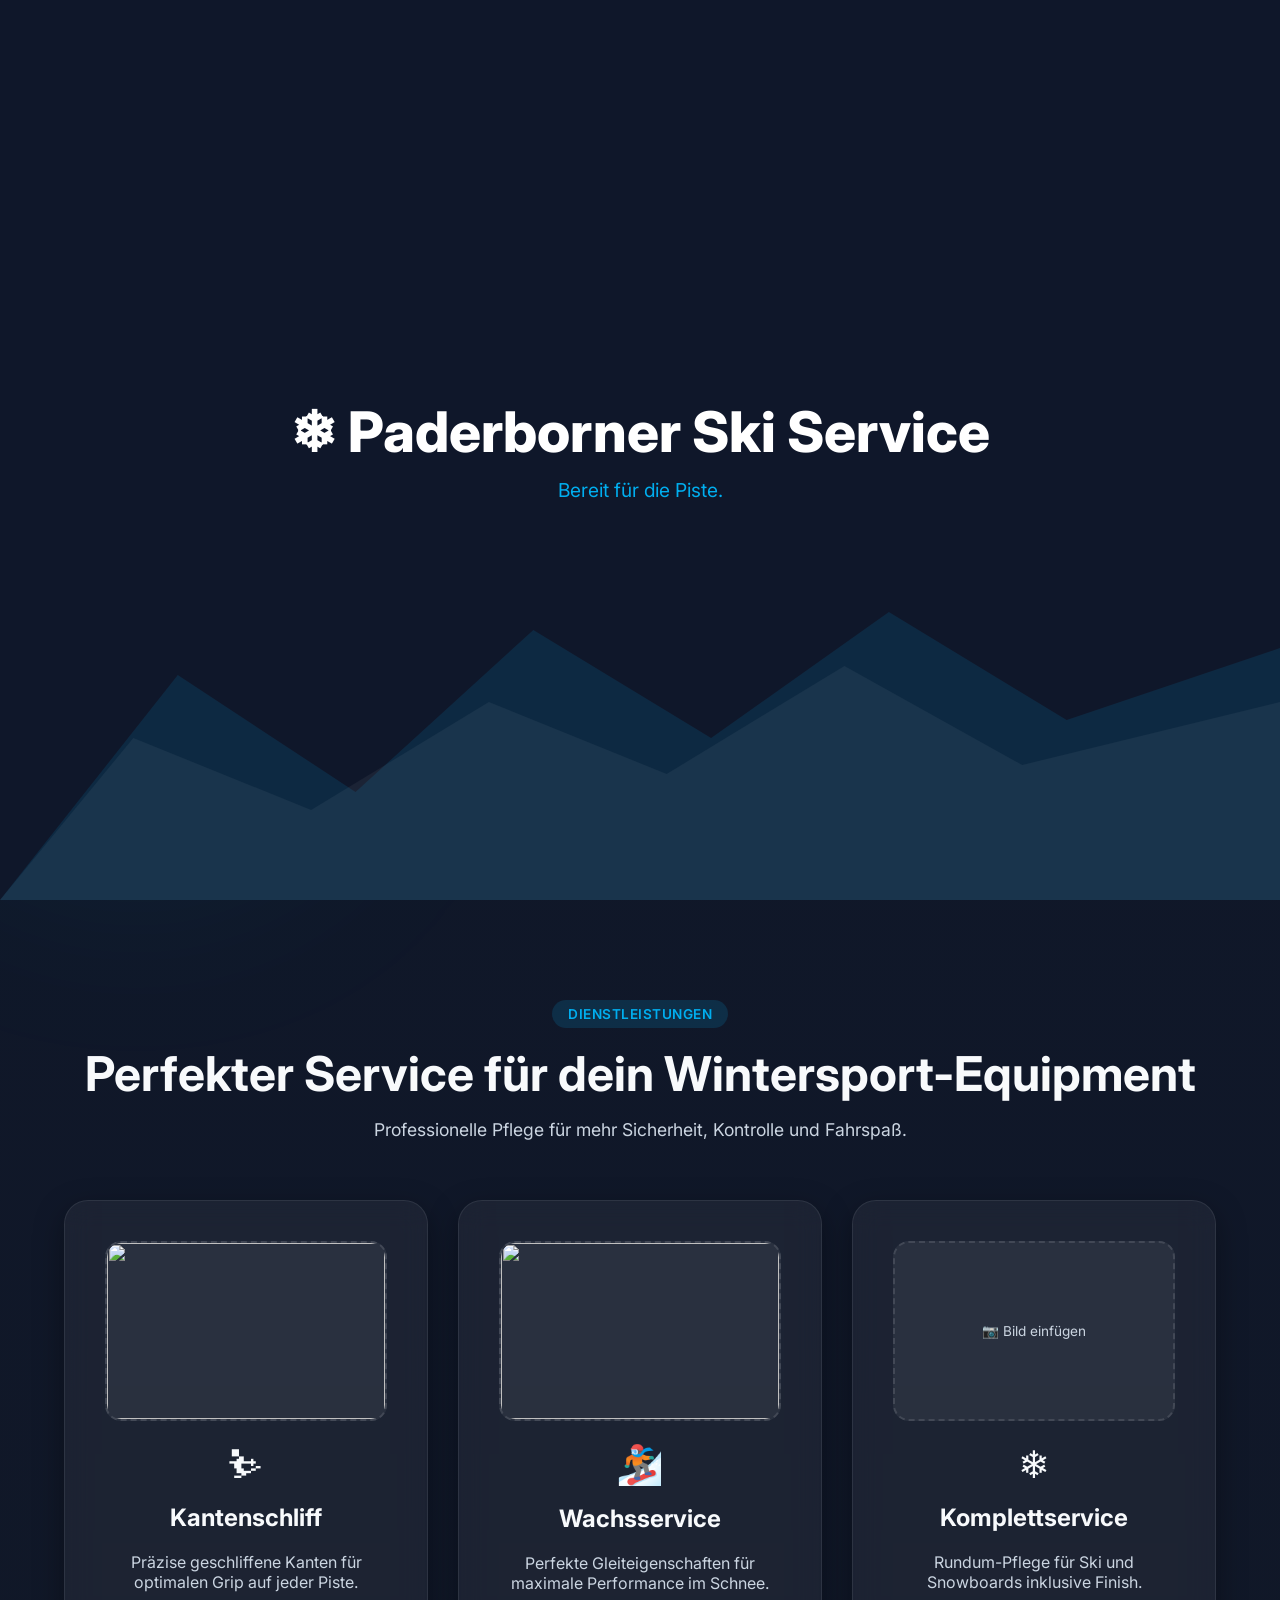
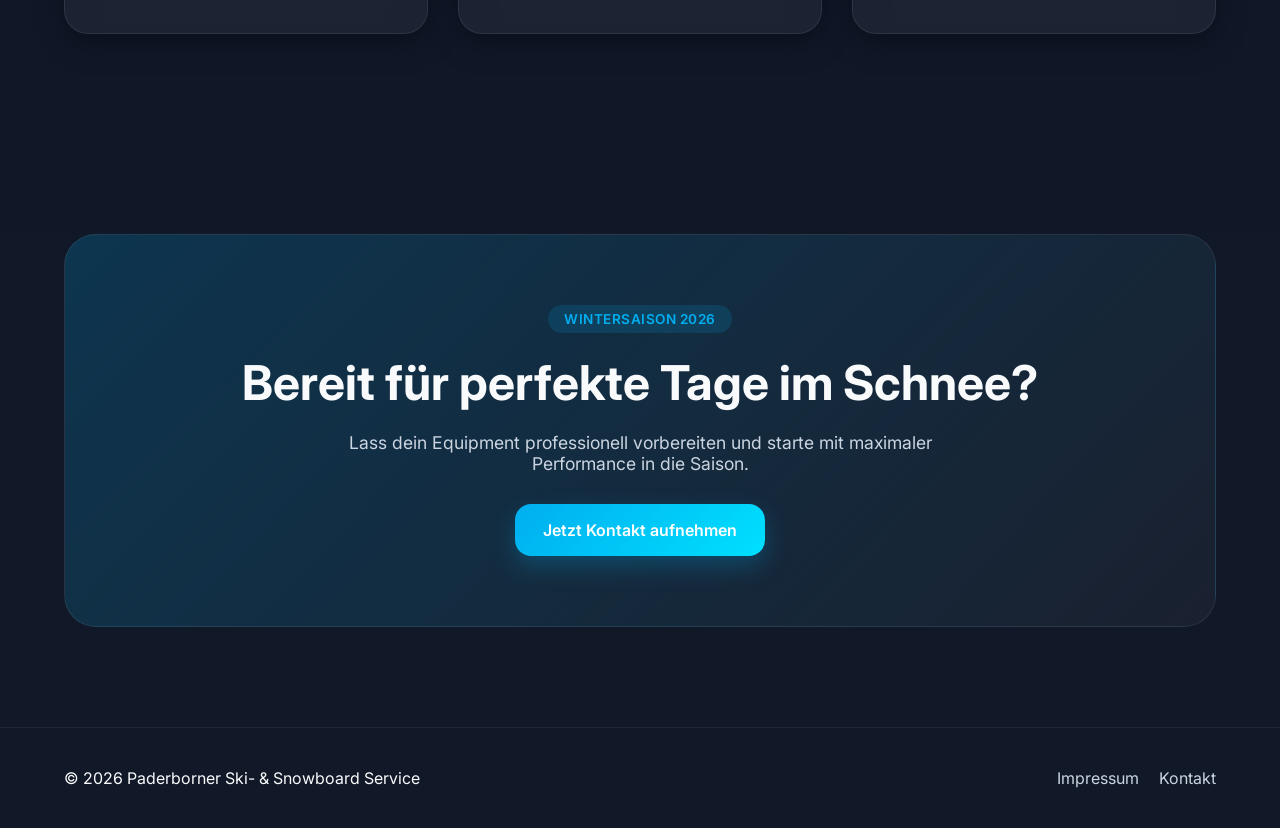
==== index.html @ 0f8bd5b0 "done" ====
<!DOCTYPE html>
<html lang="de">
<head>
    <meta charset="UTF-8">
    <meta name="viewport" content="width=device-width, initial-scale=1.0">

    <title>Paderborner Ski- & Snowboard Service</title>

    <meta name="description"
          content="Professioneller Ski- & Snowboard Service in Paderborn. Kantenschliff, Wachsservice und Komplettservice für maximale Performance auf der Piste.">

    <link rel="preconnect" href="https://fonts.googleapis.com">
    <link rel="preconnect" href="https://fonts.gstatic.com" crossorigin>

    <link href="https://fonts.googleapis.com/css2?family=Inter:wght@300;400;500;600;700;800&display=swap"
          rel="stylesheet">

    <link rel="stylesheet" href="css/style.css">
</head>
<body>

<!-- Ski Intro Animation (only on first visit) -->
<div class="ski-intro-overlay" id="skiIntro" style="display:none;">

    <div class="intro-logo">❄ Paderborner Ski Service</div>
    <div class="intro-tagline">Bereit für die Piste.</div>

    <div class="skier">⛷</div>

    <div class="mountain-scene">
        <svg viewBox="0 0 1440 400" preserveAspectRatio="none">
            <polygon points="0,400 200,150 400,280 600,100 800,220 1000,80 1200,200 1440,120 1440,400"
                     fill="rgba(0,174,239,0.12)" />
            <polygon points="0,400 150,220 350,300 550,180 750,260 950,140 1150,250 1440,180 1440,400"
                     fill="rgba(255,255,255,0.05)" />
        </svg>
    </div>

</div>

<header class="header">

    <div class="container nav-wrapper">

        <a href="index.html" class="logo">
            Paderborner Ski Service
        </a>

        <button class="hamburger" aria-label="Menü öffnen">
            <span></span>
            <span></span>
            <span></span>
        </button>

        <nav>
            <ul class="nav-links">
                <li><a href="index.html">Startseite</a></li>
                <li><a href="dienstleistungen.html">Dienstleistungen</a></li>
                <li><a href="preise.html">Preise</a></li>
                <li><a href="kontakt.html">Kontakt</a></li>
            </ul>
        </nav>

    </div>

</header>

<section class="hero">

    <div class="hero-overlay"></div>

    <div class="hero-glow hero-glow-1"></div>
    <div class="hero-glow hero-glow-2"></div>

    <div class="container hero-content">

        <div class="hero-tag fade-in">
            ❄ Professioneller Wintersport-Service in Paderborn
        </div>

        <h1 class="fade-in delay-1">
            Paderborner Ski- & Snowboard Service
        </h1>

        <p class="fade-in delay-2">
            Professioneller Kantenschliff, hochwertiger Wachsservice und präzise Pflege
            für maximale Kontrolle und Performance im Schnee.
        </p>

        <div class="hero-buttons fade-in delay-3">

            <a href="kontakt.html" class="btn-primary">
                Jetzt Termin vereinbaren
            </a>

            <a href="preise.html" class="btn-secondary">
                Preise ansehen
            </a>

        </div>

        <div class="hero-stats fade-in delay-4">

            <div class="stat-card">
                <h3>100%</h3>
                <span>Leidenschaft</span>
            </div>

            <div class="stat-card">
                <h3>Top</h3>
                <span>Equipment Pflege</span>
            </div>

            <div class="stat-card">
                <h3>Pro</h3>
                <span>Kantenschliff</span>
            </div>

        </div>

    </div>

</section>

<section class="services-preview section-spacing">

    <div class="container">

        <div class="section-header fade-in">

            <span class="section-label">
                Dienstleistungen
            </span>

            <h2>
                Perfekter Service für dein Wintersport-Equipment
            </h2>

            <p>
                Professionelle Pflege für mehr Sicherheit, Kontrolle und Fahrspaß.
            </p>

        </div>

        <div class="services-grid">

            <div class="glass-card fade-in">
                <div class="service-image-placeholder">
                    <img src="kantenschliff_ski_snowboard.webp">
                </div>
                <div class="service-icon">⛷</div>
                <h3>Kantenschliff</h3>
                <p>
                    Präzise geschliffene Kanten für optimalen Grip auf jeder Piste.
                </p>
            </div>

            <div class="glass-card fade-in delay-1">
                <div class="service-image-placeholder">
                    <img src="wachsservice_ski_snowboard.webp">
                </div>
                <div class="service-icon">🏂</div>
                <h3>Wachsservice</h3>
                <p>
                    Perfekte Gleiteigenschaften für maximale Performance im Schnee.
                </p>
            </div>

            <div class="glass-card fade-in delay-2">
                <div class="service-image-placeholder">
                    📷 Bild einfügen
                </div>
                <div class="service-icon">❄</div>
                <h3>Komplettservice</h3>
                <p>
                    Rundum-Pflege für Ski und Snowboards inklusive Finish.
                </p>
            </div>

        </div>

    </div>

</section>

<section class="highlight-section section-spacing">

    <div class="container highlight-box fade-in">

        <div class="highlight-content">

            <span class="section-label">
                Wintersaison 2026
            </span>

            <h2>
                Bereit für perfekte Tage im Schnee?
            </h2>

            <p>
                Lass dein Equipment professionell vorbereiten und starte mit maximaler Performance in die Saison.
            </p>

            <a href="kontakt.html" class="btn-primary">
                Jetzt Kontakt aufnehmen
            </a>

        </div>

    </div>

</section>

<footer class="footer">

    <div class="container footer-content">

        <p>
            © 2026 Paderborner Ski- & Snowboard Service
        </p>

        <div class="footer-links">
            <a href="impressum.html">Impressum</a>
            <a href="kontakt.html">Kontakt</a>
        </div>

    </div>

</footer>

<script src="js/app.js"></script>

</body>
</html>
---- css/style.css ----
:root {
    --primary: #00AEEF;
    --primary-dark: #0077a5;
    --accent: #00e0ff;

    --bg: #0f172a;
    --bg-light: #1e293b;

    --text: #f8fafc;
    --muted: #cbd5e1;

    --border: rgba(255,255,255,0.08);

    --shadow: 0 10px 30px rgba(0,0,0,0.35);
}

* {
    margin: 0;
    padding: 0;
    box-sizing: border-box;
}

html {
    scroll-behavior: smooth;
}

body {
    font-family: 'Inter', sans-serif;
    background:
        radial-gradient(circle at top right, rgba(0,174,239,0.18), transparent 30%),
        linear-gradient(180deg, #0f172a 0%, #111827 100%);

    color: var(--text);

    overflow-x: hidden;
}

.container {
    width: min(1200px, 90%);
    margin: auto;
}

.section-spacing {
    padding: 100px 0;
}

.header {
    position: fixed;
    width: 100%;
    top: 0;
    z-index: 999;

    backdrop-filter: blur(16px);

    background: rgba(15,23,42,0.7);

    border-bottom: 1px solid rgba(255,255,255,0.05);
}

.nav-wrapper {
    display: flex;
    justify-content: space-between;
    align-items: center;

    height: 90px;
}

.logo {
    font-weight: 800;
    font-size: 1.2rem;
}

.nav-links {
    display: flex;
    gap: 32px;
    list-style: none;
}

.nav-links a {
    text-decoration: none;
    color: white;
    transition: 0.3s;
    position: relative;
}

.nav-links a::after {
    content: '';
    position: absolute;

    left: 0;
    bottom: -8px;

    width: 0;
    height: 2px;

    background: var(--primary);

    transition: 0.3s;
}

.nav-links a:hover::after {
    width: 100%;
}

.hero {
    min-height: 100vh;

    position: relative;

    display: flex;
    align-items: center;

    background:
        url('assets/images/hero.jpg') center/cover;
}

.hero-overlay {
    position: absolute;
    inset: 0;

    background:
        linear-gradient(rgba(15,23,42,0.75), rgba(15,23,42,0.9));
}

.hero-content {
    position: relative;
    z-index: 2;

    max-width: 850px;
}

.hero-badge {
    display: inline-block;

    padding: 10px 18px;

    border-radius: 999px;

    background: rgba(255,255,255,0.08);

    border: 1px solid rgba(255,255,255,0.08);

    margin-bottom: 30px;
}

.hero h1 {
    font-size: clamp(3rem, 7vw, 6rem);
    line-height: 1.05;

    margin-bottom: 24px;
}

.hero p {
    color: var(--muted);

    font-size: 1.2rem;

    margin-bottom: 40px;

    max-width: 650px;
}

.hero-buttons {
    display: flex;
    gap: 20px;
    flex-wrap: wrap;
}

.btn-primary,
.btn-secondary {
    display: inline-flex;
    align-items: center;
    justify-content: center;

    padding: 16px 28px;

    border-radius: 16px;

    text-decoration: none;

    transition: 0.35s;

    font-weight: 600;
}

.btn-primary {
    background: linear-gradient(135deg, var(--primary), var(--accent));

    color: white;

    box-shadow: 0 10px 25px rgba(0,174,239,0.25);
}

.btn-primary:hover {
    transform: translateY(-5px);

    box-shadow: 0 20px 40px rgba(0,174,239,0.45);
}

.btn-secondary {
    border: 1px solid rgba(255,255,255,0.12);

    color: white;

    background: rgba(255,255,255,0.04);
}

.btn-secondary:hover {
    background: rgba(255,255,255,0.08);
}

.grid-3 {
    display: grid;
    grid-template-columns: repeat(3, 1fr);
    gap: 30px;
}

.glass-card {
    padding: 40px;

    border-radius: 24px;

    background: rgba(255,255,255,0.05);

    border: 1px solid rgba(255,255,255,0.08);

    backdrop-filter: blur(14px);

    transition: 0.35s;

    box-shadow: var(--shadow);
}

.glass-card:hover {
    transform: translateY(-12px);

    border-color: rgba(0,174,239,0.4);

    box-shadow:
        0 20px 40px rgba(0,0,0,0.4),
        0 0 30px rgba(0,174,239,0.15);
}

.glass-card h3 {
    margin-bottom: 20px;

    font-size: 1.5rem;
}

.glass-card p {
    color: var(--muted);
}

.cta-box {
    text-align: center;

    padding: 70px;

    border-radius: 32px;

    background: linear-gradient(135deg, rgba(0,174,239,0.2), rgba(255,255,255,0.04));

    border: 1px solid rgba(255,255,255,0.08);
}

.cta-box h2 {
    font-size: 3rem;

    margin-bottom: 20px;
}

.cta-box p {
    margin-bottom: 30px;

    color: var(--muted);
}

.footer {
    padding: 40px 0;

    border-top: 1px solid rgba(255,255,255,0.06);
}

.footer-content {
    display: flex;
    justify-content: space-between;
    align-items: center;
}

.footer-links {
    display: flex;
    gap: 20px;
}

.footer-links a {
    color: var(--muted);
    text-decoration: none;
}

.fade-in {
    opacity: 0;
    transform: translateY(40px);
    transition: 0.8s;
}

.fade-in.visible {
    opacity: 1;
    transform: translateY(0);
}

/* ── Links ── */

a {
    color: inherit;
    text-decoration: none;
}

.logo {
    color: white;
}

.nav-links a.active {
    color: var(--primary);
}

.nav-links a.active::after {
    width: 100%;
}

/* ── Hero variants ── */

.hero-tag {
    display: inline-block;
    padding: 10px 18px;
    border-radius: 999px;
    background: rgba(255,255,255,0.08);
    border: 1px solid rgba(255,255,255,0.08);
    margin-bottom: 30px;
    font-size: 0.95rem;
}

.hero-glow {
    position: absolute;
    border-radius: 50%;
    filter: blur(120px);
    pointer-events: none;
}

.hero-glow-1 {
    width: 500px;
    height: 500px;
    top: -10%;
    right: -5%;
    background: rgba(0,174,239,0.15);
}

.hero-glow-2 {
    width: 400px;
    height: 400px;
    bottom: 5%;
    left: -5%;
    background: rgba(0,224,255,0.08);
}

.hero-stats {
    display: flex;
    gap: 30px;
    margin-top: 60px;
}

.stat-card {
    text-align: center;
    padding: 20px 28px;
    border-radius: 16px;
    background: rgba(255,255,255,0.06);
    border: 1px solid rgba(255,255,255,0.08);
}

.stat-card h3 {
    font-size: 1.6rem;
    margin-bottom: 4px;
    color: var(--primary);
}

.stat-card span {
    font-size: 0.85rem;
    color: var(--muted);
}

.page-hero {
    position: relative;
    display: flex;
    align-items: center;
    background:
        url('assets/images/hero.jpg') center/cover;
}

.page-hero .hero-overlay {
    position: absolute;
    inset: 0;
    background:
        linear-gradient(rgba(15,23,42,0.8), rgba(15,23,42,0.95));
}

.small-hero {
    min-height: 55vh;
    padding-top: 90px;
}

/* ── Section Headers ── */

.section-header {
    text-align: center;
    margin-bottom: 60px;
}

.section-header h2 {
    font-size: clamp(2rem, 4vw, 3rem);
    margin-bottom: 16px;
}

.section-header p {
    color: var(--muted);
    font-size: 1.1rem;
    max-width: 600px;
    margin: 0 auto;
}

.section-label {
    display: inline-block;
    padding: 6px 16px;
    border-radius: 999px;
    background: rgba(0,174,239,0.15);
    color: var(--primary);
    font-size: 0.85rem;
    font-weight: 600;
    letter-spacing: 0.5px;
    margin-bottom: 16px;
    text-transform: uppercase;
}

/* ── Service Cards Grid ── */

.services-grid {
    display: grid;
    grid-template-columns: repeat(3, 1fr);
    gap: 30px;
}

.services-grid .glass-card {
    text-align: center;
}

.service-icon {
    font-size: 2.4rem;
    margin-bottom: 16px;
}

.service-image-placeholder {
    width: 100%;
    height: 180px;
    border-radius: 16px;
    background: rgba(255,255,255,0.06);
    border: 2px dashed rgba(255,255,255,0.12);
    display: flex;
    align-items: center;
    justify-content: center;
    color: var(--muted);
    font-size: 0.85rem;
    margin-bottom: 20px;
    overflow: hidden;
}

.service-image-placeholder img {
    width: 100%;
    height: 100%;
    object-fit: cover;
    border-radius: 14px;
}

/* ── Benefits Grid ── */

.benefits-grid {
    display: grid;
    grid-template-columns: repeat(3, 1fr);
    gap: 30px;
}

.benefits-grid .glass-card {
    text-align: center;
}

/* ── Pricing Grid ── */

.pricing-grid {
    display: grid;
    grid-template-columns: repeat(3, 1fr);
    gap: 30px;
    align-items: start;
}

.price-card {
    text-align: center;
    display: flex;
    flex-direction: column;
    align-items: center;
}

.price-badge {
    display: inline-block;
    padding: 6px 16px;
    border-radius: 999px;
    background: rgba(255,255,255,0.08);
    font-size: 0.8rem;
    font-weight: 600;
    letter-spacing: 0.5px;
    text-transform: uppercase;
    margin-bottom: 16px;
}

.price-badge.featured {
    background: linear-gradient(135deg, var(--primary), var(--accent));
    color: white;
}

.price-card h3 {
    margin-bottom: 12px;
}

.price-value {
    font-size: 3rem;
    font-weight: 800;
    margin-bottom: 24px;
    background: linear-gradient(135deg, var(--primary), var(--accent));
    -webkit-background-clip: text;
    -webkit-text-fill-color: transparent;
    background-clip: text;
}

.price-features {
    list-style: none;
    margin-bottom: 28px;
    width: 100%;
}

.price-features li {
    padding: 10px 0;
    border-bottom: 1px solid rgba(255,255,255,0.06);
    color: var(--muted);
    font-size: 0.95rem;
}

.price-features li:last-child {
    border-bottom: none;
}

.featured-price {
    border-color: rgba(0,174,239,0.35);
    background: rgba(0,174,239,0.08);
    transform: scale(1.03);
}

.price-image-placeholder {
    width: 100%;
    height: 160px;
    border-radius: 16px;
    background: rgba(255,255,255,0.06);
    border: 2px dashed rgba(255,255,255,0.12);
    display: flex;
    align-items: center;
    justify-content: center;
    color: var(--muted);
    font-size: 0.85rem;
    margin-bottom: 20px;
    overflow: hidden;
}

.price-image-placeholder img {
    width: 100%;
    height: 100%;
    object-fit: cover;
    border-radius: 14px;
}

/* ── Highlight / CTA Section ── */

.highlight-section {
    background: transparent;
}

.highlight-box {
    text-align: center;
    padding: 70px;
    border-radius: 32px;
    background: linear-gradient(135deg, rgba(0,174,239,0.2), rgba(255,255,255,0.04));
    border: 1px solid rgba(255,255,255,0.08);
}

.highlight-content h2 {
    font-size: clamp(2rem, 4vw, 3rem);
    margin-bottom: 20px;
}

.highlight-content p {
    color: var(--muted);
    font-size: 1.1rem;
    margin-bottom: 30px;
    max-width: 600px;
    margin-left: auto;
    margin-right: auto;
}

.highlight-content .section-label {
    margin-bottom: 20px;
}

/* ── Contact Page ── */

.contact-grid {
    display: grid;
    grid-template-columns: 1fr 1fr;
    gap: 30px;
    align-items: start;
}

.contact-form-card {
    grid-column: 1 / -1;
}

.contact-form {
    margin-top: 24px;
    display: flex;
    flex-direction: column;
    gap: 16px;
}

.form-group input,
.form-group textarea {
    width: 100%;
    padding: 14px 18px;
    border-radius: 12px;
    border: 1px solid rgba(255,255,255,0.1);
    background: rgba(255,255,255,0.06);
    color: var(--text);
    font-family: 'Inter', sans-serif;
    font-size: 0.95rem;
    transition: 0.3s;
}

.form-group input::placeholder,
.form-group textarea::placeholder {
    color: var(--muted);
}

.form-group input:focus,
.form-group textarea:focus {
    outline: none;
    border-color: var(--primary);
    background: rgba(255,255,255,0.08);
}

.contact-item {
    margin-top: 20px;
}

.contact-item h3 {
    font-size: 1rem;
    margin-bottom: 6px;
}

.contact-item p {
    color: var(--muted);
}

.opening-hours {
    margin-top: 16px;
}

.opening-row {
    display: flex;
    justify-content: space-between;
    padding: 10px 0;
    border-bottom: 1px solid rgba(255,255,255,0.06);
    color: var(--muted);
    font-size: 0.95rem;
}

.opening-row:last-child {
    border-bottom: none;
}

/* ── Contact Links ── */

.contact-link {
    color: var(--muted);
    text-decoration: none;
    transition: color 0.3s;
}

.contact-link:hover {
    color: var(--primary);
}

/* ── Map Section ── */

.contact-map {
    margin-top: 20px;
    border-radius: 12px;
    overflow: hidden;
    border: 1px solid rgba(255,255,255,0.08);
}

.contact-map iframe {
    display: block;
    width: 100%;
    min-height: 200px;
}

.map-wrapper {
    border-radius: 24px;
    overflow: hidden;
    border: 1px solid rgba(255,255,255,0.08);
    box-shadow: var(--shadow);
}

.map-wrapper iframe {
    display: block;
    width: 100%;
    min-height: 400px;
}

/* ── Ski Intro Animation ── */

.ski-intro-overlay {
    position: fixed;
    inset: 0;
    z-index: 10000;
    background: var(--bg);
    display: flex;
    flex-direction: column;
    align-items: center;
    justify-content: center;
    overflow: hidden;
    transition: opacity 0.6s ease;
}

.ski-intro-overlay.fade-out {
    opacity: 0;
    pointer-events: none;
}

/* Falling snowflakes */
.snowflake {
    position: absolute;
    color: white;
    font-size: 1rem;
    opacity: 0;
    animation: snowfall linear forwards;
    pointer-events: none;
}

@keyframes snowfall {
    0% {
        opacity: 0;
        transform: translateY(-20px) rotate(0deg);
    }
    10% {
        opacity: 0.8;
    }
    90% {
        opacity: 0.6;
    }
    100% {
        opacity: 0;
        transform: translateY(100vh) rotate(360deg);
    }
}

/* Mountain silhouette */
.mountain-scene {
    position: absolute;
    bottom: 0;
    width: 100%;
    height: 40%;
    overflow: hidden;
}

.mountain-scene svg {
    position: absolute;
    bottom: 0;
    width: 100%;
    height: 100%;
}

/* Skier animation */
.skier {
    position: absolute;
    font-size: 3rem;
    bottom: 32%;
    left: -80px;
    animation: skiDown 4s ease-in-out 0.5s forwards;
    z-index: 2;
}

@keyframes skiDown {
    0% {
        left: -80px;
        bottom: 60%;
        transform: scaleX(-1) rotate(-15deg);
    }
    50% {
        bottom: 38%;
        transform: scaleX(-1) rotate(-10deg);
    }
    100% {
        left: 110%;
        bottom: 15%;
        transform: scaleX(-1) rotate(-5deg);
    }
}

/* Center logo text */
.intro-logo {
    font-size: clamp(2rem, 5vw, 3.5rem);
    font-weight: 800;
    color: white;
    z-index: 3;
    opacity: 0;
    transform: scale(0.8);
    animation: logoReveal 0.8s ease-out 0.3s forwards;
    text-align: center;
    padding: 0 20px;
}

.intro-tagline {
    font-size: clamp(0.9rem, 2vw, 1.2rem);
    color: var(--primary);
    z-index: 3;
    opacity: 0;
    animation: logoReveal 0.6s ease-out 0.8s forwards;
    margin-top: 12px;
}

@keyframes logoReveal {
    to {
        opacity: 1;
        transform: scale(1);
    }
}

/* ── Animation delays ── */

.delay-1 { transition-delay: 0.15s; }
.delay-2 { transition-delay: 0.3s; }
.delay-3 { transition-delay: 0.45s; }
.delay-4 { transition-delay: 0.6s; }

/* ── Hamburger Button ── */

.hamburger {
    display: none;
    flex-direction: column;
    justify-content: center;
    gap: 5px;
    background: none;
    border: none;
    cursor: pointer;
    padding: 8px;
    z-index: 1001;
}

.hamburger span {
    display: block;
    width: 26px;
    height: 2px;
    background: var(--text);
    border-radius: 2px;
    transition: 0.3s;
}

.hamburger.active span:nth-child(1) {
    transform: rotate(45deg) translate(5px, 5px);
}

.hamburger.active span:nth-child(2) {
    opacity: 0;
}

.hamburger.active span:nth-child(3) {
    transform: rotate(-45deg) translate(5px, -5px);
}

/* ── Responsive ── */

@media (max-width: 900px) {

    .hamburger {
        display: flex;
    }

    .nav-links {
        position: fixed;
        top: 0;
        right: -100%;
        width: 70%;
        max-width: 300px;
        height: 100vh;
        flex-direction: column;
        background: rgba(15,23,42,0.97);
        backdrop-filter: blur(20px);
        padding: 100px 40px 40px;
        gap: 24px;
        transition: right 0.35s ease;
        border-left: 1px solid rgba(255,255,255,0.08);
        z-index: 1000;
    }

    .nav-links.open {
        right: 0;
    }

    .nav-links a {
        font-size: 1.1rem;
    }

    .nav-links a::after {
        display: none;
    }

    .grid-3,
    .services-grid,
    .benefits-grid,
    .pricing-grid,
    .contact-grid {
        grid-template-columns: 1fr;
    }

    .nav-links {
        gap: 16px;
        font-size: 0.9rem;
    }

    .hero h1 {
        font-size: 3rem;
    }

    .hero-stats {
        flex-direction: column;
        gap: 16px;
    }

    .cta-box,
    .highlight-box {
        padding: 40px 25px;
    }

    .cta-box h2 {
        font-size: 2rem;
    }

    .featured-price {
        transform: none;
    }

    .footer-content {
        flex-direction: column;
        gap: 20px;
    }
}
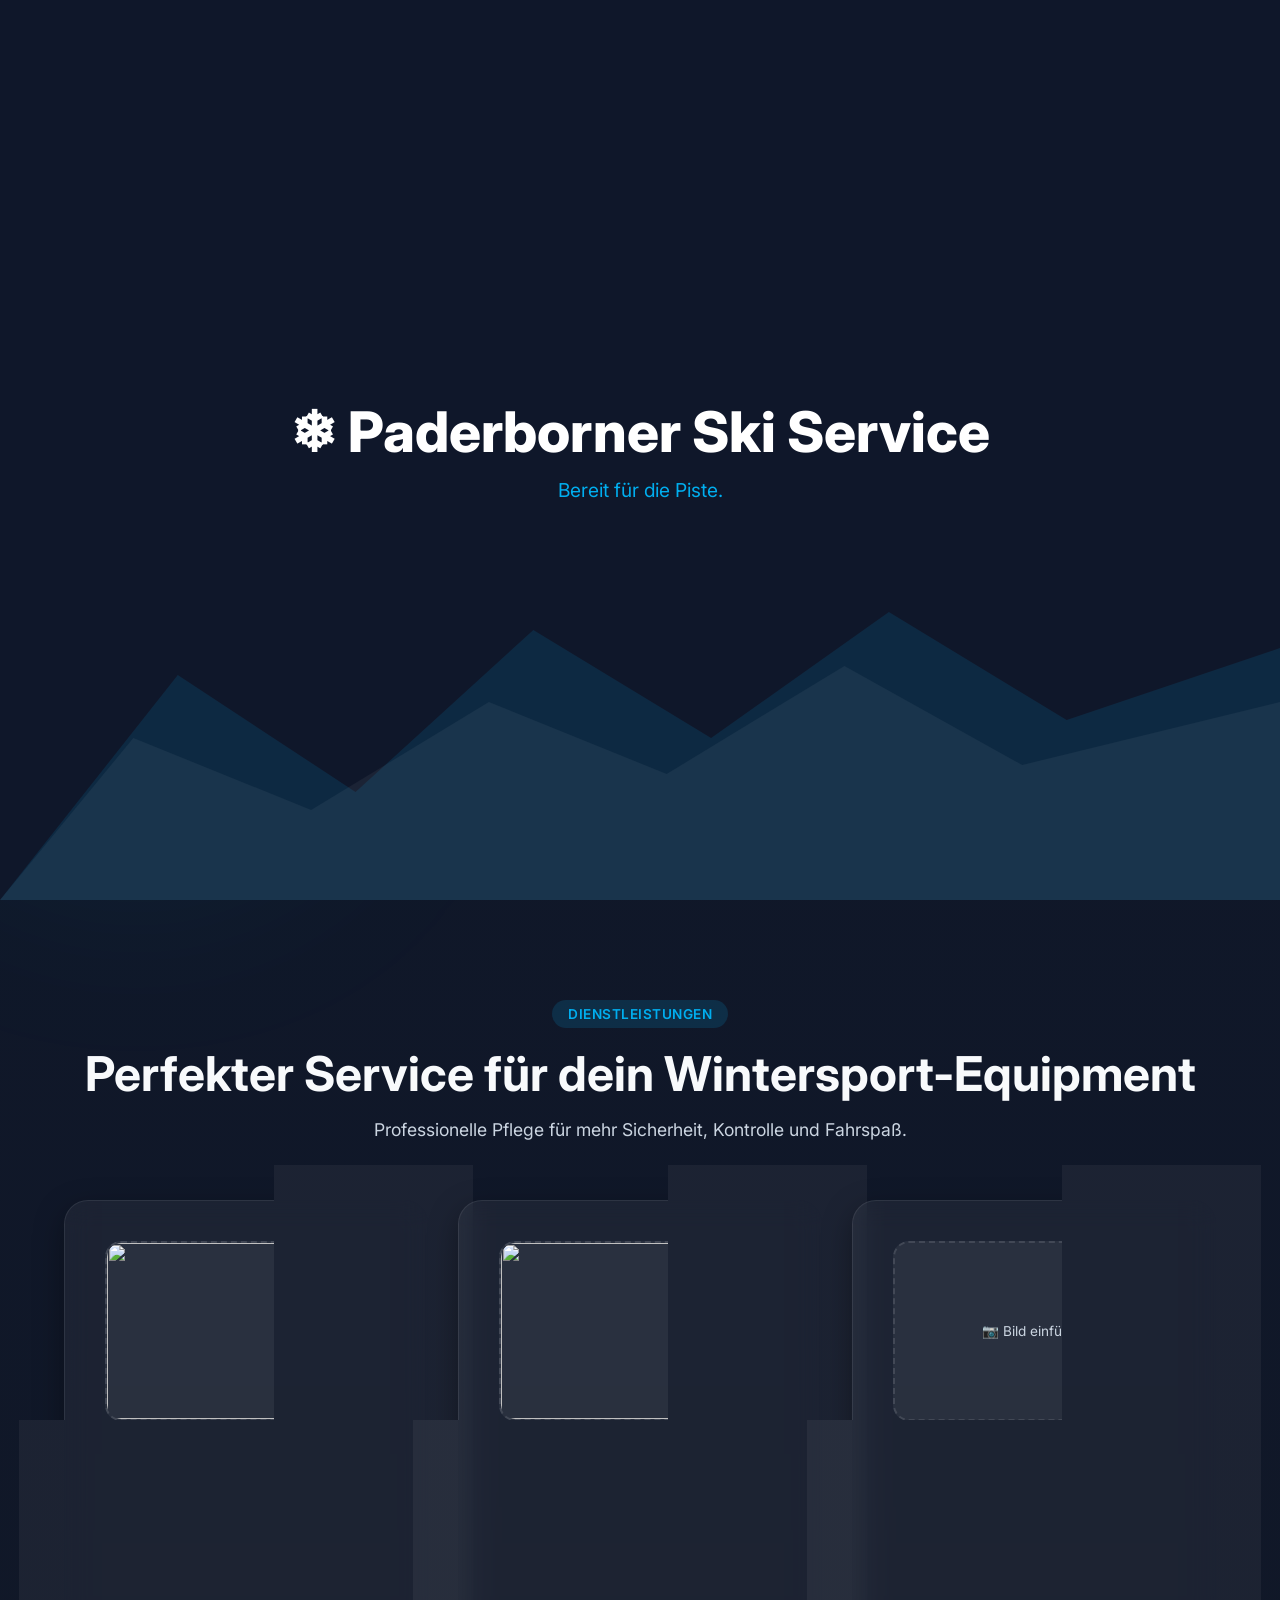
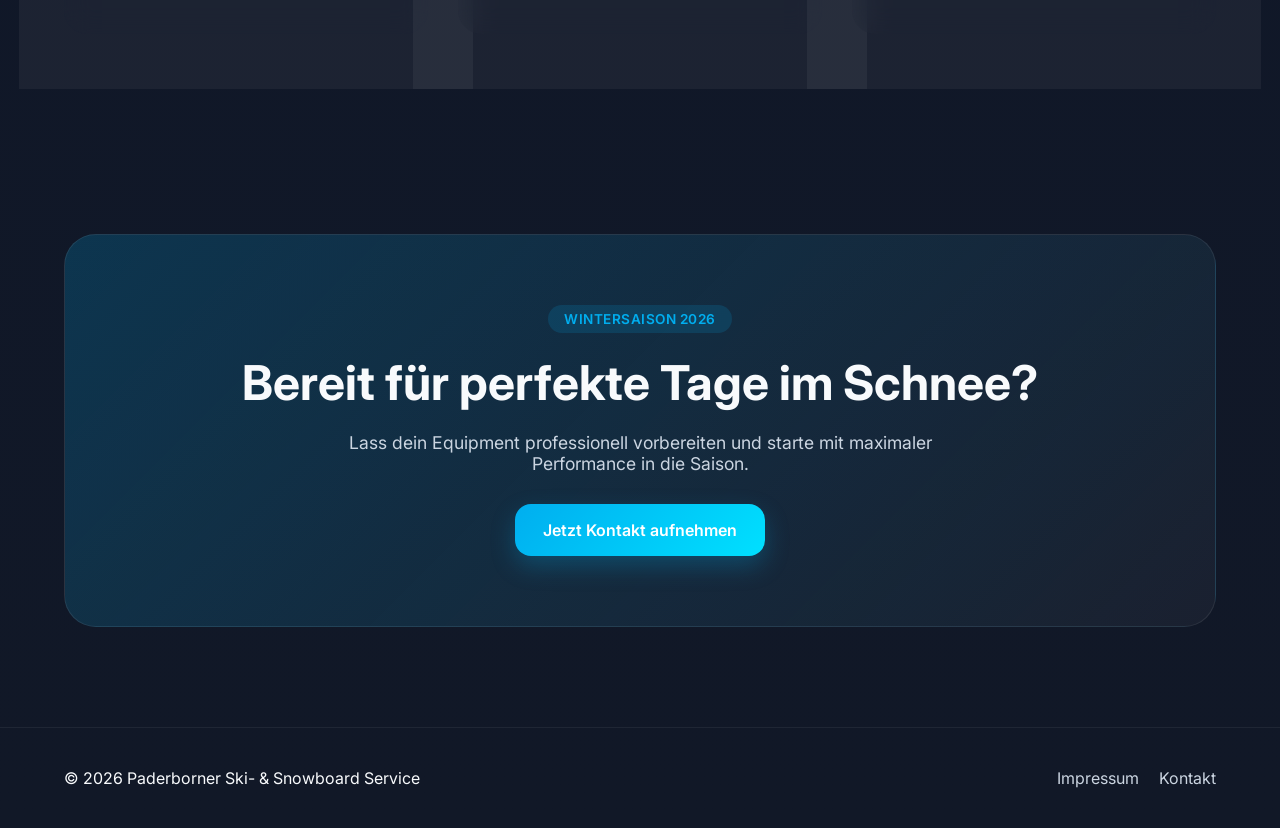
==== commit 1523fd0f: "icon hinzugefügt" ====
--- a/index.html
+++ b/index.html
@@ -14,6 +14,8 @@
 
     <link href="https://fonts.googleapis.com/css2?family=Inter:wght@300;400;500;600;700;800&display=swap"
           rel="stylesheet">
+
+    <link rel="icon" href="img/icon.png">
 
     <link rel="stylesheet" href="css/style.css">
 </head>
--- a/css/style.css
+++ b/css/style.css
@@ -490,13 +490,67 @@
     text-align: center;
 }
 
+/* ── Sport Toggle ── */
+
+.sport-toggle {
+    display: flex;
+    justify-content: center;
+    gap: 0;
+    margin-bottom: 40px;
+    background: rgba(255,255,255,0.05);
+    border-radius: 16px;
+    padding: 4px;
+    width: fit-content;
+    margin-left: auto;
+    margin-right: auto;
+    border: 1px solid rgba(255,255,255,0.08);
+}
+
+.sport-toggle-btn {
+    padding: 12px 28px;
+    border: none;
+    border-radius: 12px;
+    background: transparent;
+    color: var(--muted);
+    font-family: 'Inter', sans-serif;
+    font-size: 1rem;
+    font-weight: 600;
+    cursor: pointer;
+    transition: 0.3s;
+}
+
+.sport-toggle-btn.active {
+    background: linear-gradient(135deg, var(--primary), var(--accent));
+    color: white;
+    box-shadow: 0 4px 15px rgba(0,174,239,0.3);
+}
+
+.sport-toggle-btn:hover:not(.active) {
+    color: var(--text);
+    background: rgba(255,255,255,0.06);
+}
+
 /* ── Pricing Grid ── */
 
 .pricing-grid {
     display: grid;
     grid-template-columns: repeat(3, 1fr);
     gap: 30px;
-    align-items: start;
+    /* Gleich hohe Karten: Zeilen aufteilen und Items strecken */
+    align-items: stretch;
+    justify-items: stretch;
+    grid-auto-rows: 1fr;
+}
+
+.pricing-grid .price-card:nth-child(4),
+.pricing-grid .price-card:nth-child(5) {
+    max-width: 100%;
+}
+
+@supports (grid-template-columns: subgrid) {
+    .pricing-grid {
+        justify-content: center;
+    }
 }
 
 .price-card {
@@ -535,6 +589,10 @@
     -webkit-background-clip: text;
     -webkit-text-fill-color: transparent;
     background-clip: text;
+}
+
+.price-value-static {
+    font-size: 2.4rem;
 }
 
 .price-features {
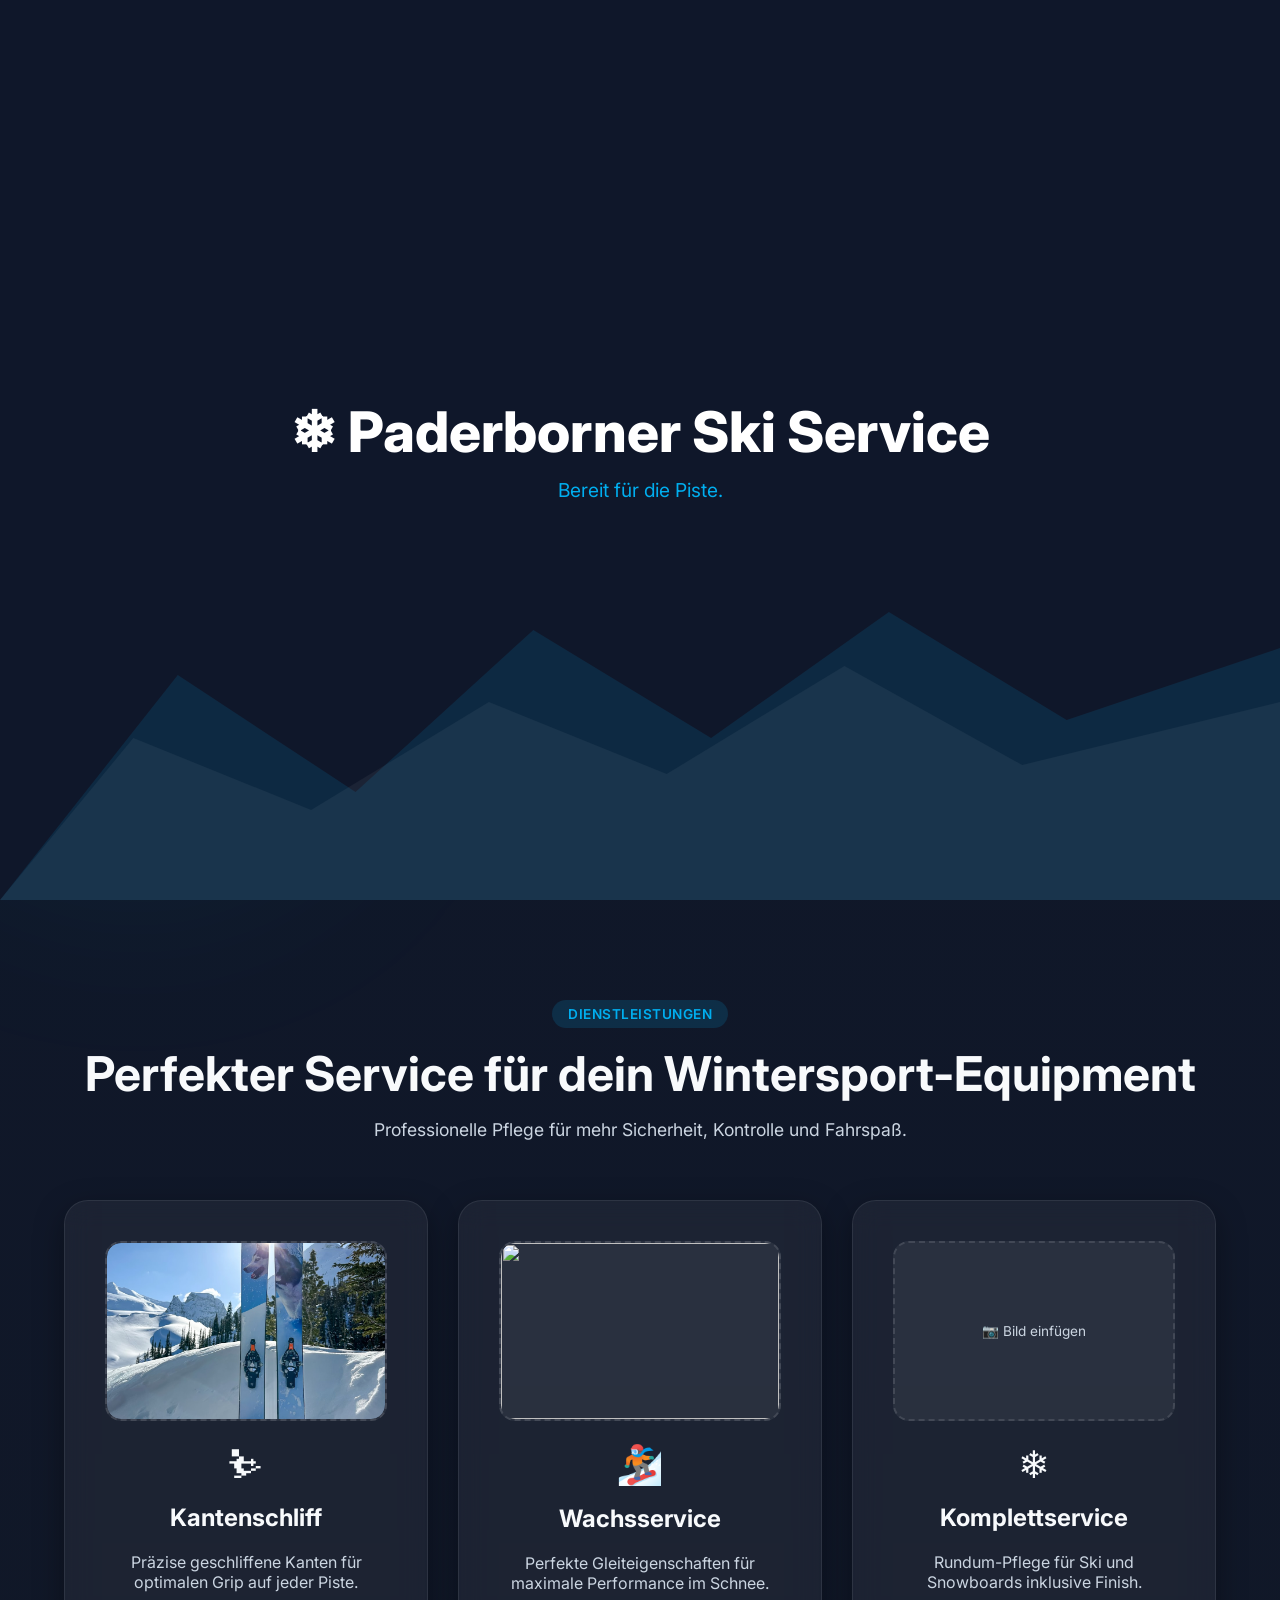
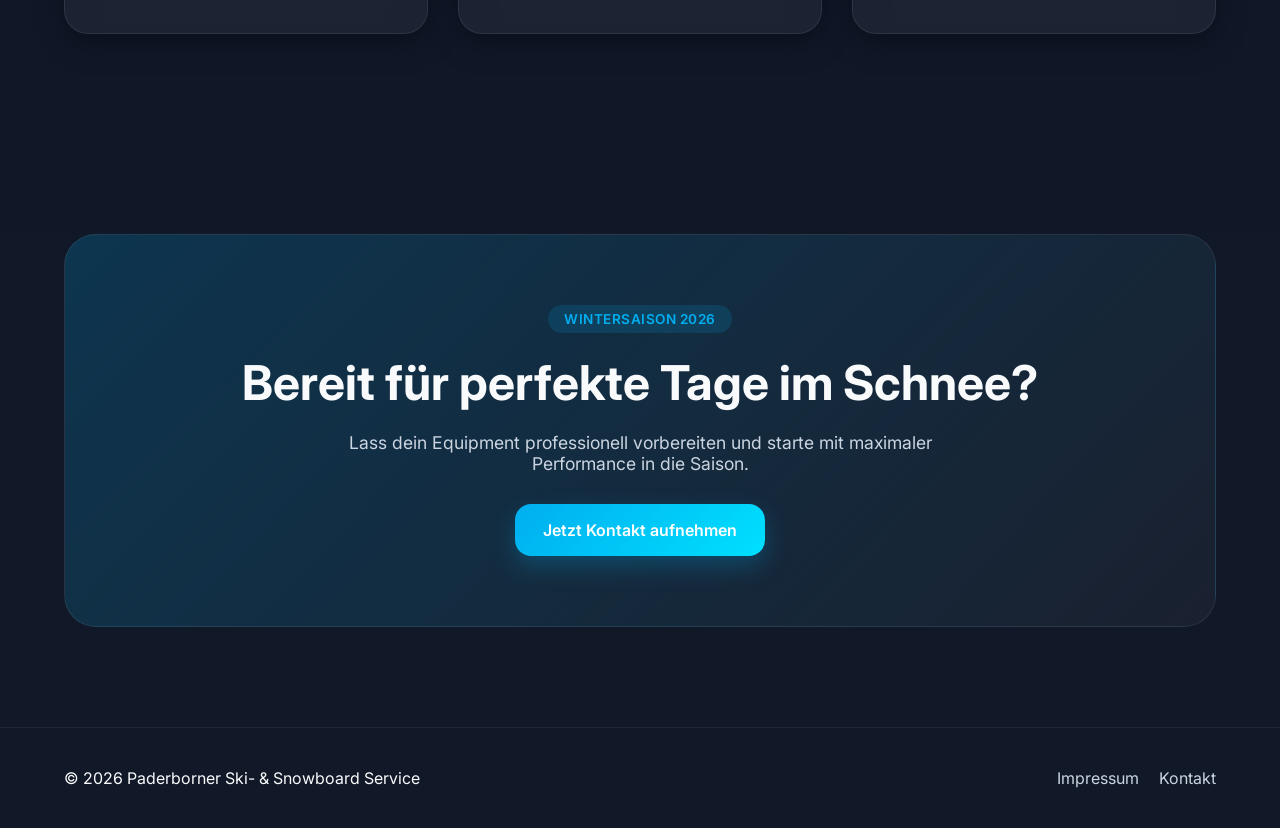
==== commit 95831b0d: "added pictures" ====
--- a/index.html
+++ b/index.html
@@ -148,7 +148,7 @@
 
             <div class="glass-card fade-in">
                 <div class="service-image-placeholder">
-                    <img src="kantenschliff_ski_snowboard.webp">
+                    <img src="img/skier.jpg">
                 </div>
                 <div class="service-icon">⛷</div>
                 <h3>Kantenschliff</h3>
--- a/css/style.css
+++ b/css/style.css
@@ -506,6 +506,18 @@
     border: 1px solid rgba(255,255,255,0.08);
 }
 
+/* Auf mobilen Geräten: Toggle beim Scrollen sichtbar halten */
+@media (max-width: 768px) {
+    .sport-toggle {
+        position: sticky;
+        top: 100px; /* unter dem festen Header (90px) etwas Abstand */
+        z-index: 60;
+        width: calc(100% - 32px);
+        margin-left: 16px;
+        margin-right: 16px;
+    }
+}
+
 .sport-toggle-btn {
     padding: 12px 28px;
     border: none;
@@ -683,6 +695,59 @@
 
 .contact-form-card {
     grid-column: 1 / -1;
+}
+
+/* Wenn nur eine Kontakt-Card vorhanden ist: zentrieren und mehr Platz geben */
+.contact-grid .glass-card {
+    padding: 48px;
+    width: 100%;
+    max-width: 900px;
+}
+
+.contact-grid .glass-card:only-child {
+    grid-column: 1 / -1;
+    margin-left: auto;
+    margin-right: auto;
+}
+
+/* ── Contact Card with Image ── */
+
+.contact-card-with-image {
+    display: flex;
+    gap: 40px;
+    align-items: flex-start;
+}
+
+.contact-info {
+    flex: 1;
+    min-width: 0;
+}
+
+.contact-image {
+    flex: 0 0 280px;
+    height: 350px;
+    border-radius: 16px;
+    object-fit: cover;
+    border: 1px solid rgba(255,255,255,0.08);
+}
+
+@media (max-width: 900px) {
+    .contact-grid {
+        grid-template-columns: 1fr;
+    }
+    .contact-grid .glass-card {
+        max-width: 100%;
+        padding: 32px;
+    }
+    .contact-card-with-image {
+        flex-direction: column;
+        gap: 20px;
+    }
+    .contact-image {
+        flex: 1;
+        width: 100%;
+        height: 280px;
+    }
 }
 
 .contact-form {
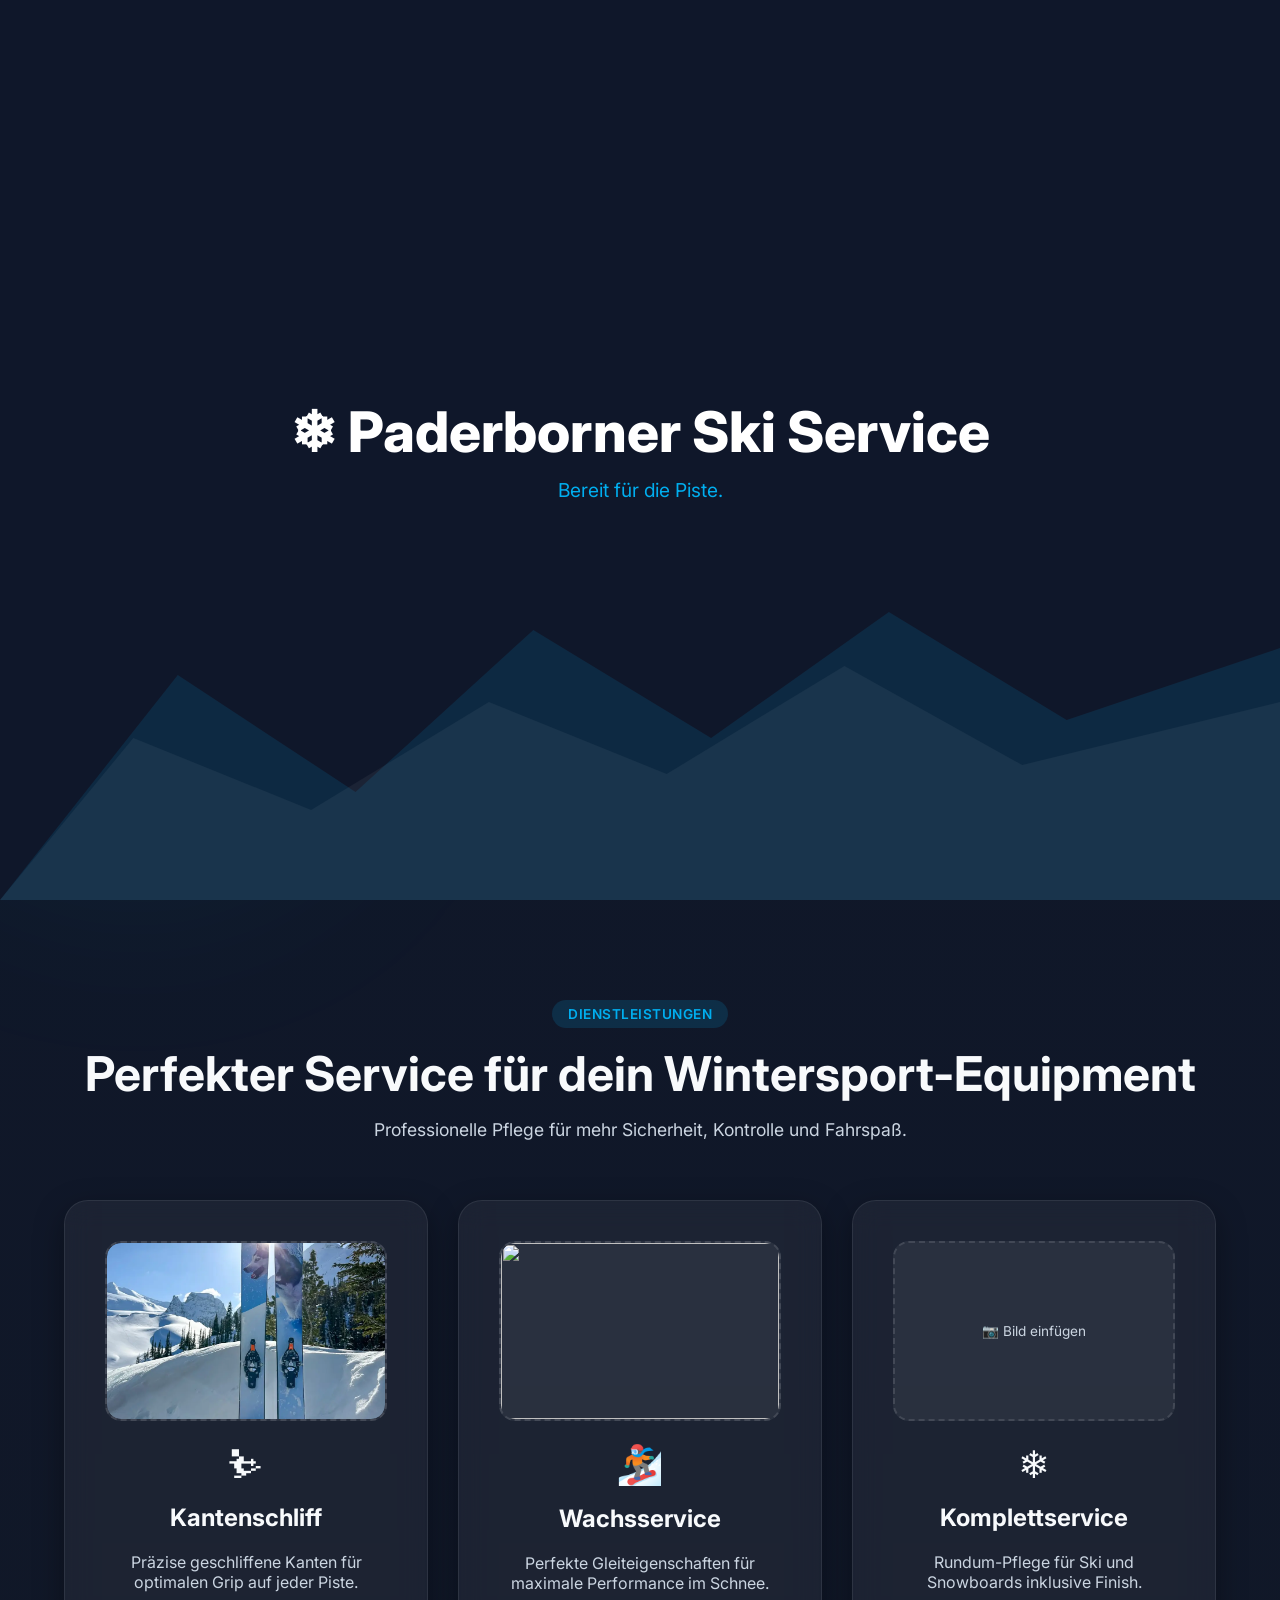
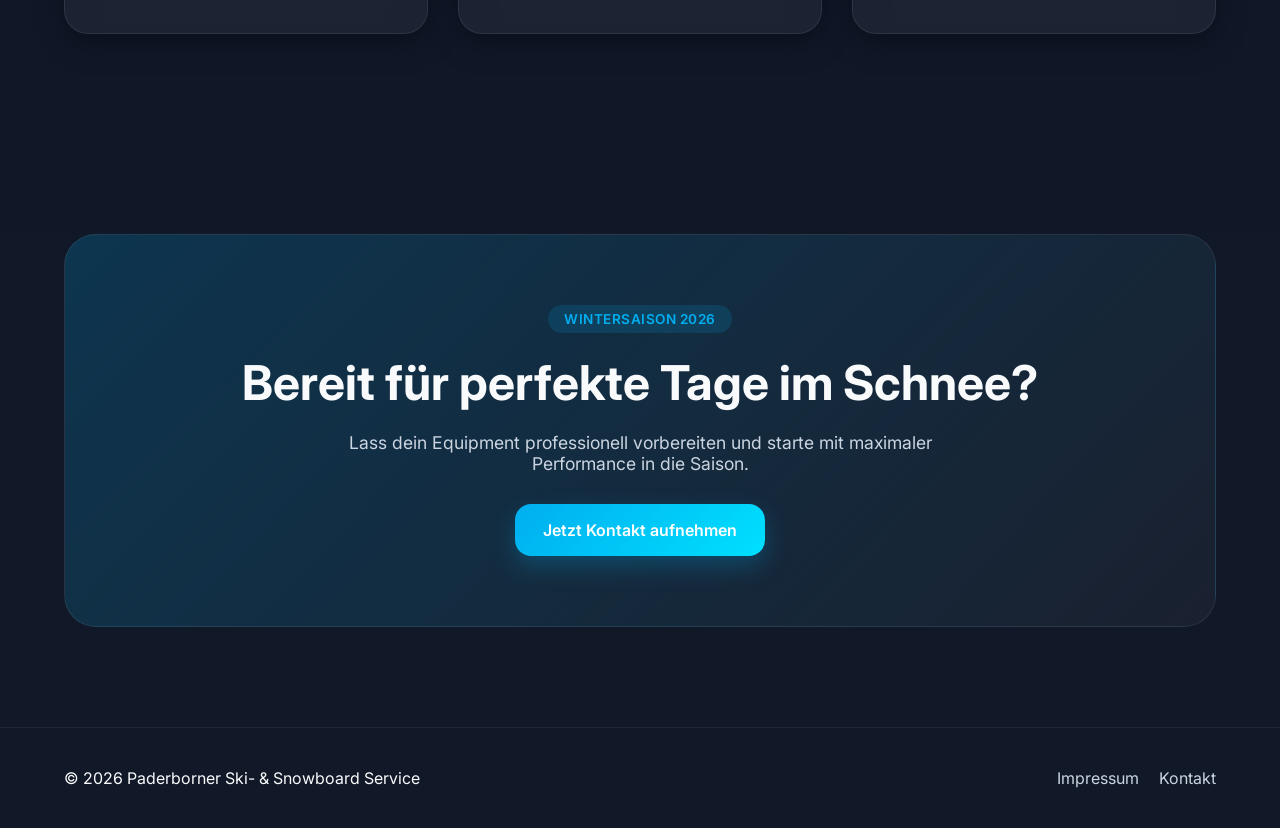
==== commit 4549efc4: "Korrekturen bei Bildern" ====
--- a/index.html
+++ b/index.html
@@ -148,7 +148,7 @@
 
             <div class="glass-card fade-in">
                 <div class="service-image-placeholder">
-                    <img src="img/skier.jpg">
+                    <img src="img/skier.webp">
                 </div>
                 <div class="service-icon">⛷</div>
                 <h3>Kantenschliff</h3>
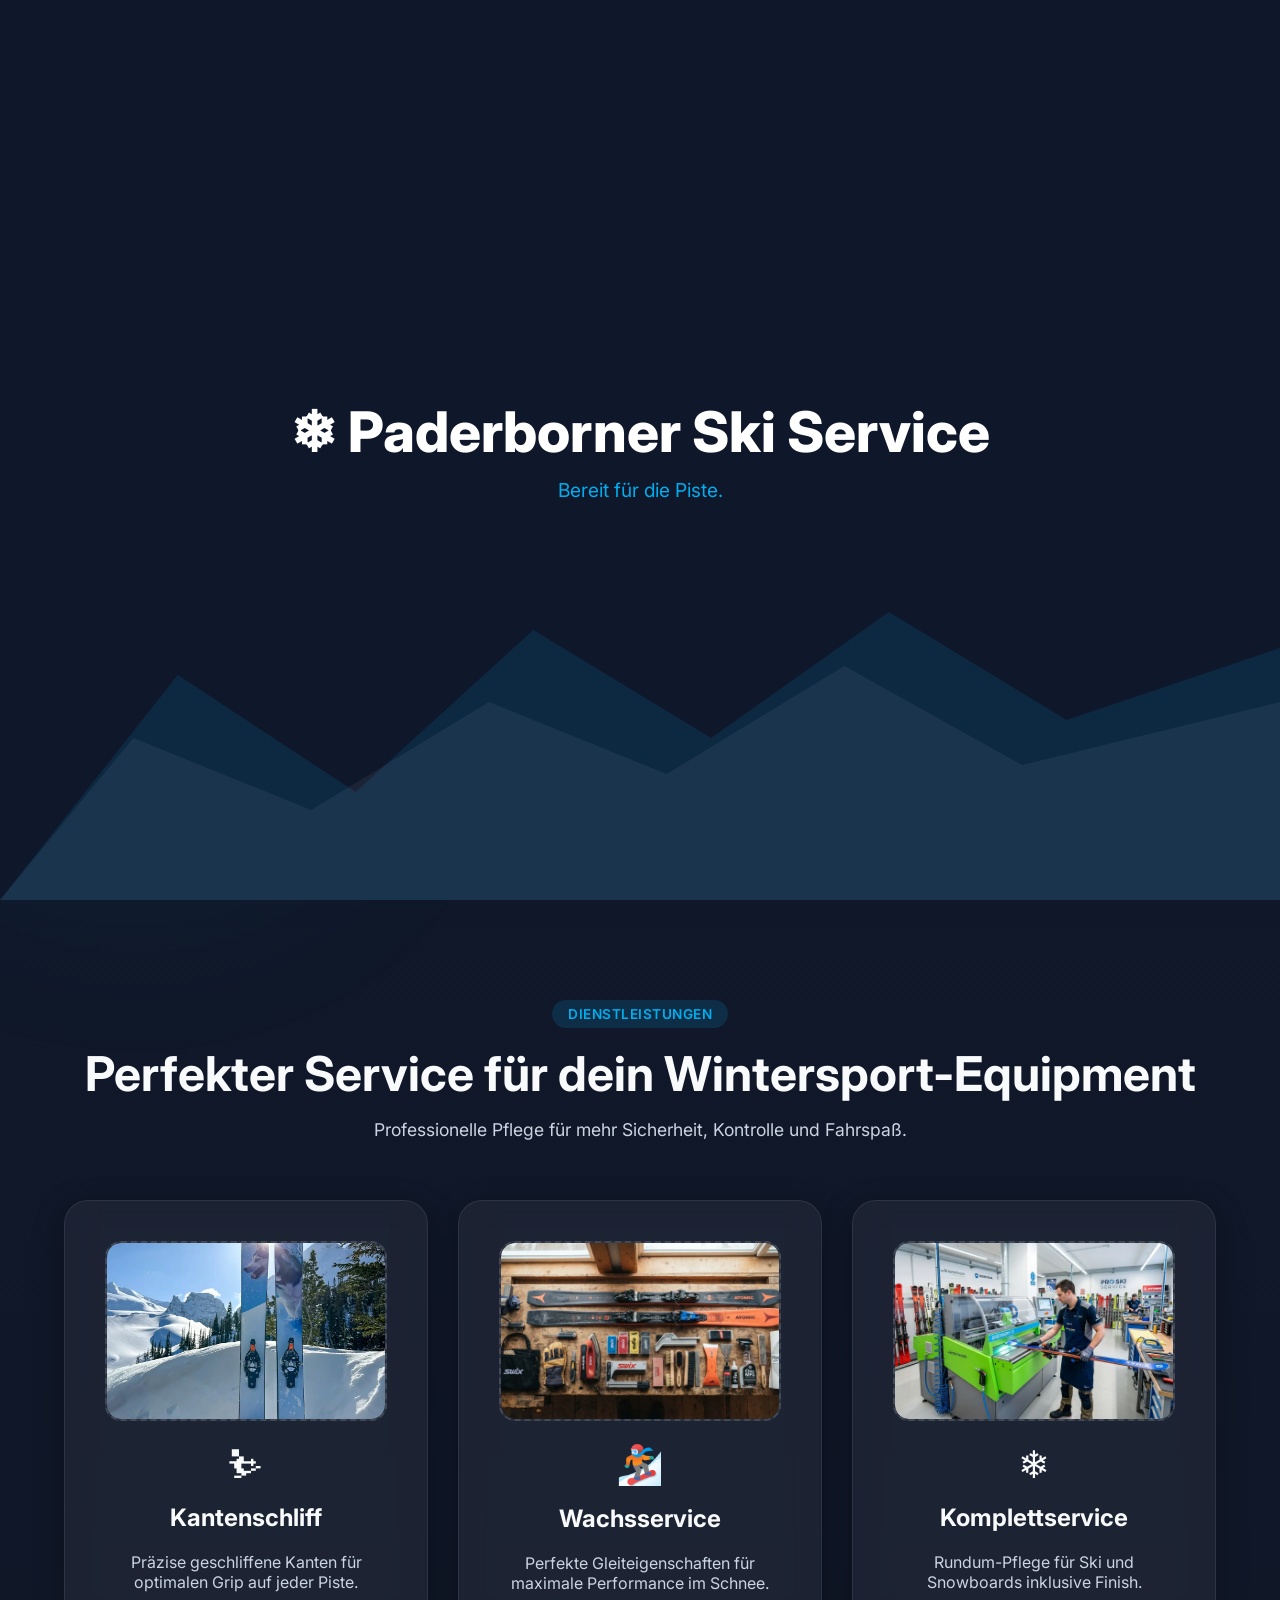
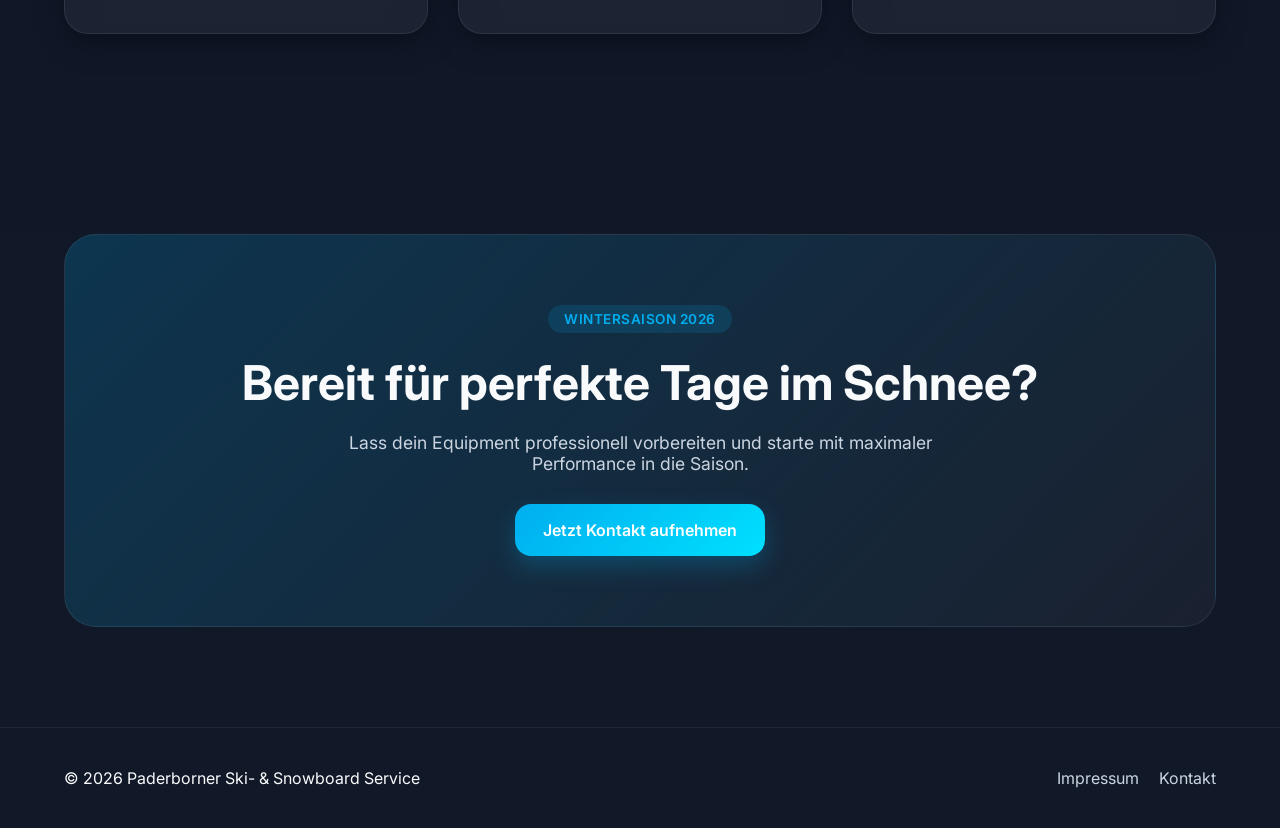
==== commit e048214e: "finale anpassungen" ====
--- a/index.html
+++ b/index.html
@@ -159,7 +159,7 @@
 
             <div class="glass-card fade-in delay-1">
                 <div class="service-image-placeholder">
-                    <img src="wachsservice_ski_snowboard.webp">
+                    <img src="img/wachsen.webp" alt="Wachsservice für Ski und Snowboard">
                 </div>
                 <div class="service-icon">🏂</div>
                 <h3>Wachsservice</h3>
@@ -170,7 +170,7 @@
 
             <div class="glass-card fade-in delay-2">
                 <div class="service-image-placeholder">
-                    📷 Bild einfügen
+                    <img src="img/belag-ausbessern.webp" alt="Komplettservice für Ski und Snowboard">
                 </div>
                 <div class="service-icon">❄</div>
                 <h3>Komplettservice</h3>
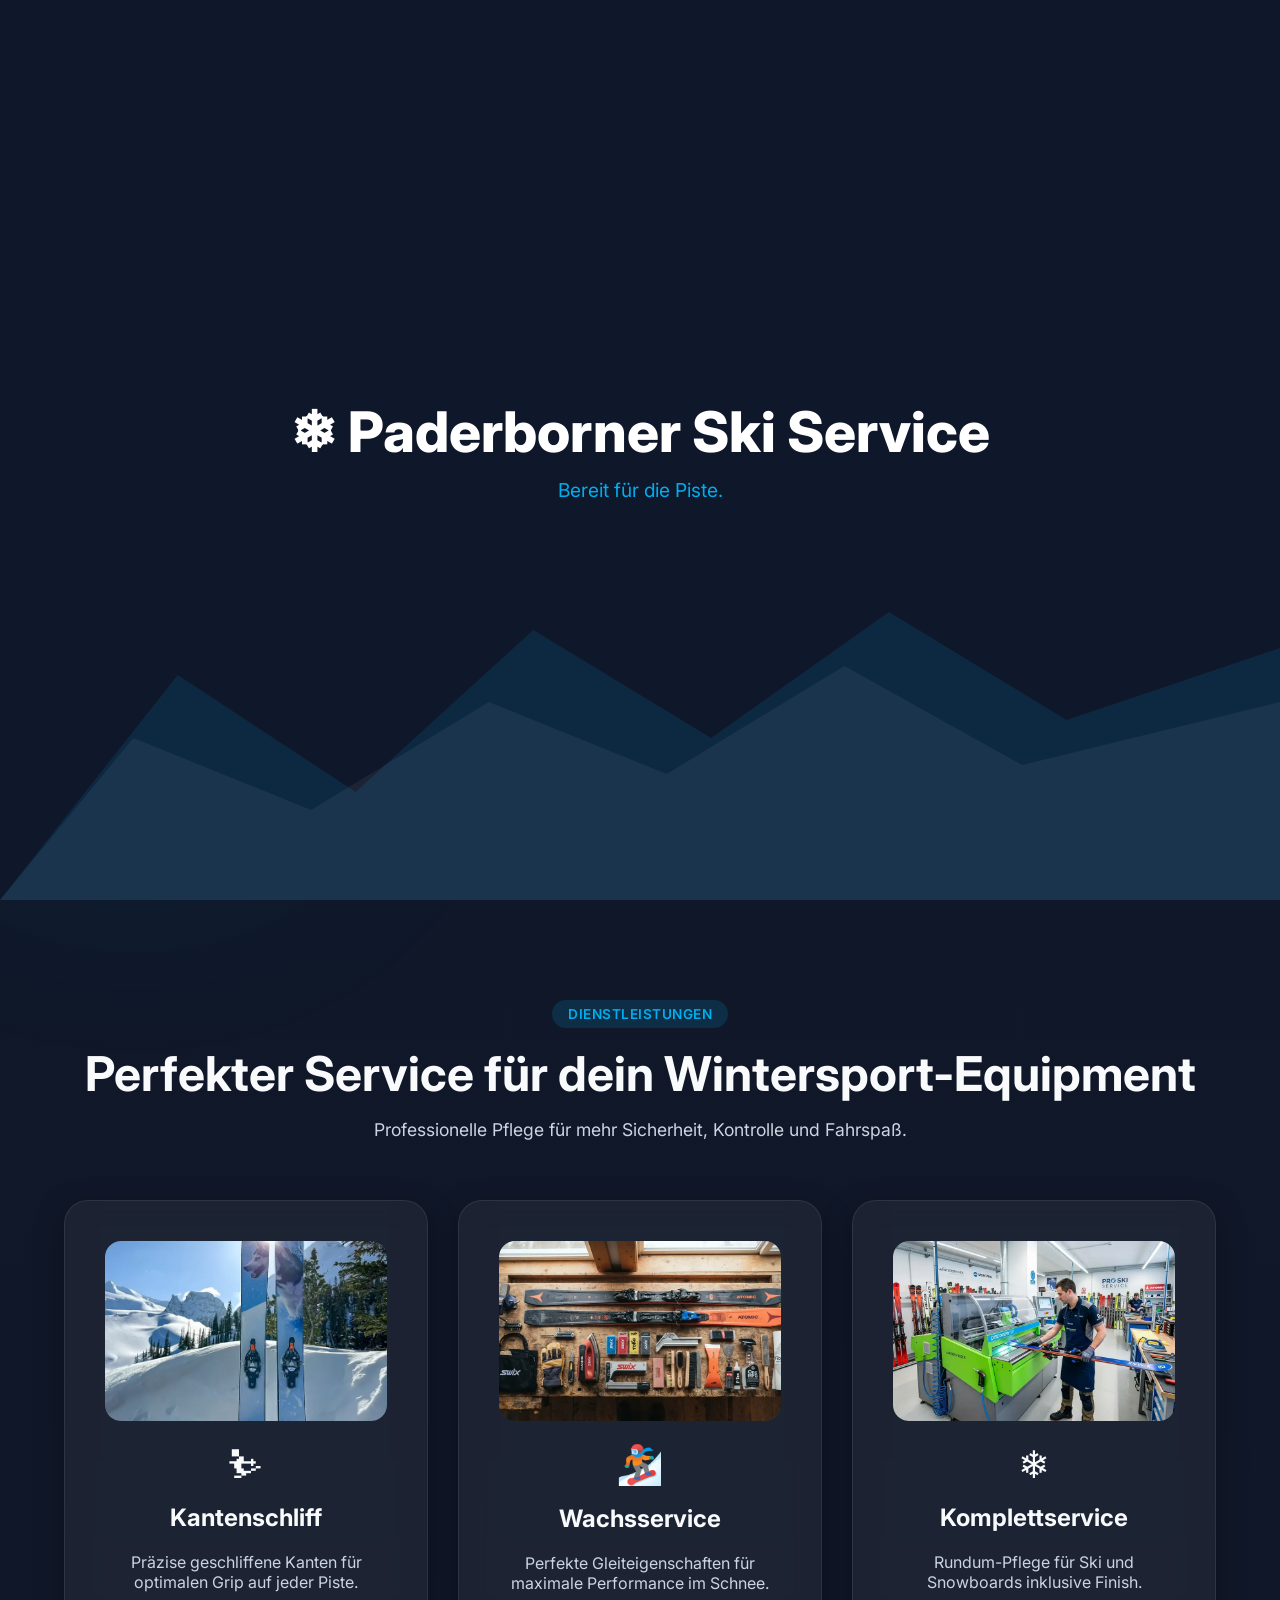
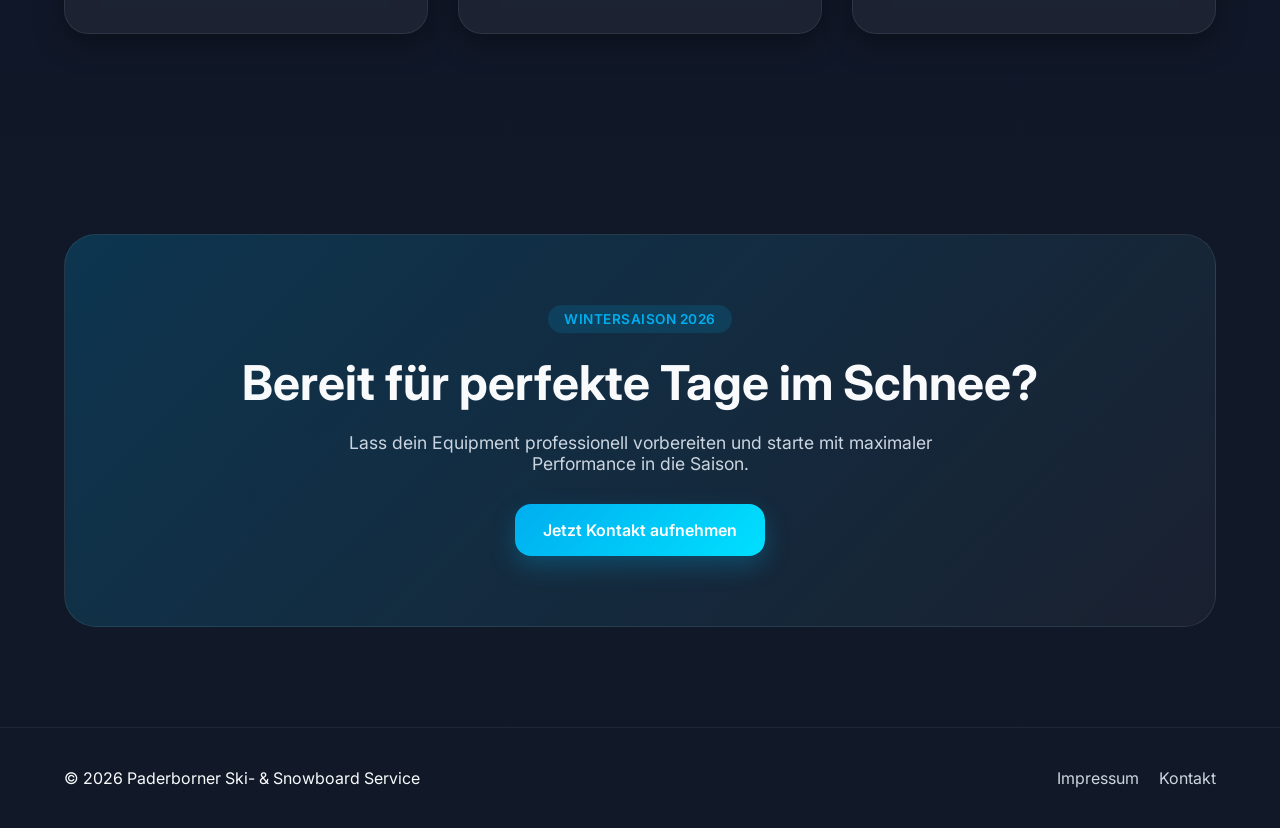
==== commit 78080cc8: "mobile fix" ====
--- a/index.html
+++ b/index.html
@@ -3,6 +3,7 @@
 <head>
     <meta charset="UTF-8">
     <meta name="viewport" content="width=device-width, initial-scale=1.0">
+    <meta name="theme-color" content="#0f172a">
 
     <title>Paderborner Ski- & Snowboard Service</title>
 
--- a/css/style.css
+++ b/css/style.css
@@ -22,6 +22,7 @@
 
 html {
     scroll-behavior: smooth;
+    overflow-x: clip;
 }
 
 body {
@@ -652,6 +653,11 @@
     border-radius: 14px;
 }
 
+.service-image-placeholder:has(img),
+.price-image-placeholder:has(img) {
+    border: none;
+}
+
 /* ── Highlight / CTA Section ── */
 
 .highlight-section {
@@ -1024,7 +1030,7 @@
     .nav-links {
         position: fixed;
         top: 0;
-        right: -100%;
+        right: 0;
         width: 70%;
         max-width: 300px;
         height: 100vh;
@@ -1033,13 +1039,14 @@
         backdrop-filter: blur(20px);
         padding: 100px 40px 40px;
         gap: 24px;
-        transition: right 0.35s ease;
+        transform: translateX(100%);
+        transition: transform 0.35s ease;
         border-left: 1px solid rgba(255,255,255,0.08);
         z-index: 1000;
     }
 
     .nav-links.open {
-        right: 0;
+        transform: translateX(0);
     }
 
     .nav-links a {
